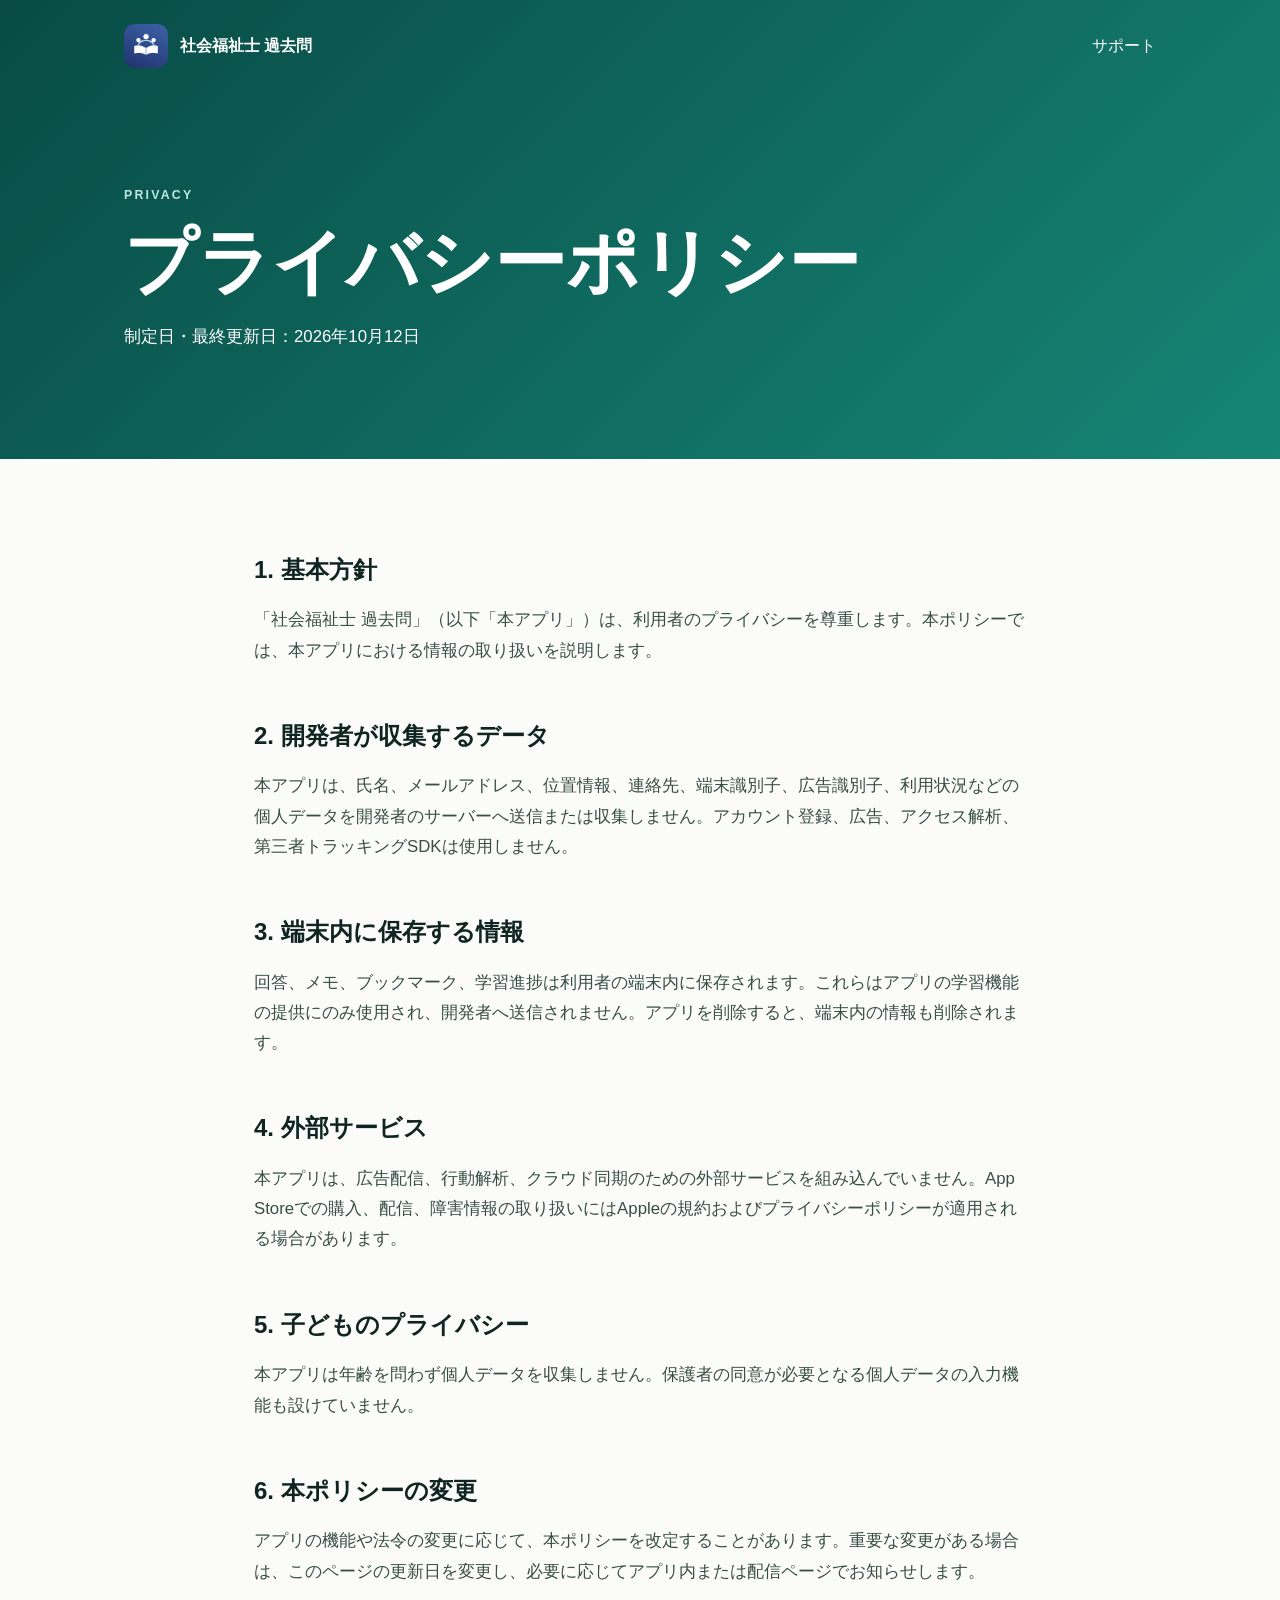
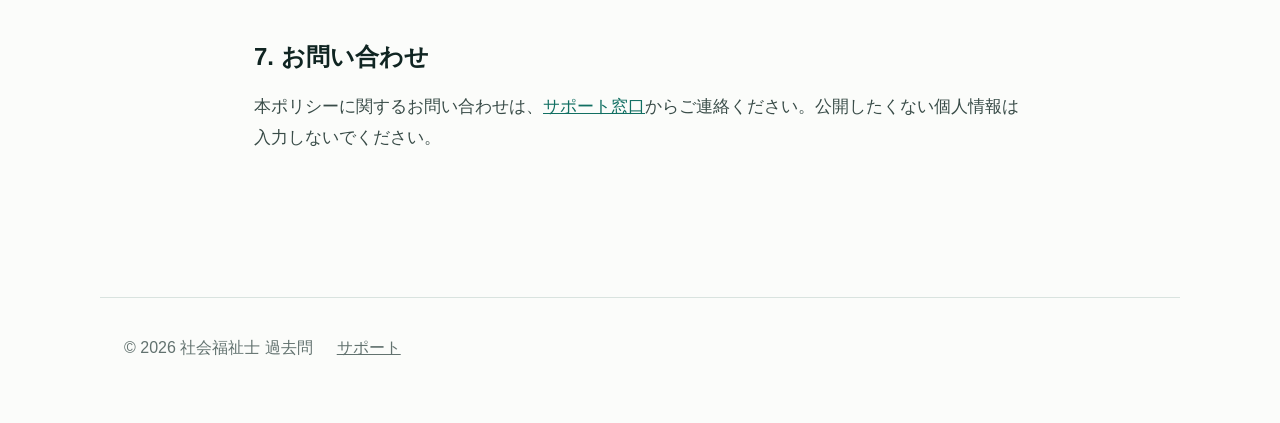
==== privacy.html @ 8ad873d2 "Add social worker support and privacy pages" ====
<!doctype html>
<html lang="ja">
<head>
  <meta charset="utf-8">
  <meta name="viewport" content="width=device-width, initial-scale=1">
  <meta name="description" content="社会福祉士 過去問アプリのプライバシーポリシー">
  <title>プライバシーポリシー｜社会福祉士 過去問</title>
  <link rel="stylesheet" href="assets/style.css">
</head>
<body>
  <header class="subhero"><nav><a class="brand" href="./"><img src="assets/app-icon.png" alt="">社会福祉士 過去問</a><a href="./">サポート</a></nav><div><p class="eyebrow">PRIVACY</p><h1>プライバシーポリシー</h1><p>制定日・最終更新日：2026年10月12日</p></div></header>
  <main class="policy">
    <section><h2>1. 基本方針</h2><p>「社会福祉士 過去問」（以下「本アプリ」）は、利用者のプライバシーを尊重します。本ポリシーでは、本アプリにおける情報の取り扱いを説明します。</p></section>
    <section><h2>2. 開発者が収集するデータ</h2><p>本アプリは、氏名、メールアドレス、位置情報、連絡先、端末識別子、広告識別子、利用状況などの個人データを開発者のサーバーへ送信または収集しません。アカウント登録、広告、アクセス解析、第三者トラッキングSDKは使用しません。</p></section>
    <section><h2>3. 端末内に保存する情報</h2><p>回答、メモ、ブックマーク、学習進捗は利用者の端末内に保存されます。これらはアプリの学習機能の提供にのみ使用され、開発者へ送信されません。アプリを削除すると、端末内の情報も削除されます。</p></section>
    <section><h2>4. 外部サービス</h2><p>本アプリは、広告配信、行動解析、クラウド同期のための外部サービスを組み込んでいません。App Storeでの購入、配信、障害情報の取り扱いにはAppleの規約およびプライバシーポリシーが適用される場合があります。</p></section>
    <section><h2>5. 子どものプライバシー</h2><p>本アプリは年齢を問わず個人データを収集しません。保護者の同意が必要となる個人データの入力機能も設けていません。</p></section>
    <section><h2>6. 本ポリシーの変更</h2><p>アプリの機能や法令の変更に応じて、本ポリシーを改定することがあります。重要な変更がある場合は、このページの更新日を変更し、必要に応じてアプリ内または配信ページでお知らせします。</p></section>
    <section><h2>7. お問い合わせ</h2><p>本ポリシーに関するお問い合わせは、<a href="https://github.com/taaaaho/shakai-past-questions-support/issues/new/choose">サポート窓口</a>からご連絡ください。公開したくない個人情報は入力しないでください。</p></section>
  </main>
  <footer><span>© 2026 社会福祉士 過去問</span><a href="./">サポート</a></footer>
</body>
</html>
---- assets/style.css ----
:root{--ink:#102522;--muted:#62726f;--teal:#116f62;--deep:#084b45;--mint:#dceee9;--paper:#fbfcfa;--line:#d9e3df}*{box-sizing:border-box}html{scroll-behavior:smooth}body{margin:0;background:var(--paper);color:var(--ink);font-family:-apple-system,BlinkMacSystemFont,"Hiragino Sans","Yu Gothic",sans-serif;line-height:1.8}a{color:var(--teal)}nav{max-width:1080px;margin:auto;padding:24px;display:flex;align-items:center;justify-content:space-between}nav>a:last-child{color:inherit;text-decoration:none}.brand{display:flex;align-items:center;gap:12px;color:inherit;text-decoration:none;font-weight:750}.brand img{width:44px;height:44px;border-radius:11px}.hero,.subhero{background:linear-gradient(135deg,#084b45,#168575);color:white}.hero{min-height:660px}.hero-copy,.subhero>div{max-width:1080px;margin:auto;padding:105px 24px 120px}.hero h1{font-size:clamp(3.4rem,8vw,6.8rem);line-height:1.05;letter-spacing:-.04em;margin:.18em 0}.hero-copy>p:last-child{font-size:1.2rem;max-width:620px}.eyebrow{font-size:.77rem;font-weight:800;letter-spacing:.18em;color:#70c9b8}.hero .eyebrow,.subhero .eyebrow{color:#bce8df}.subhero h1{font-size:clamp(2.4rem,6vw,4.5rem);line-height:1.2;margin:.15em 0}.subhero>div{padding-top:80px;padding-bottom:90px}main{max-width:920px;margin:auto;padding:90px 24px}section{margin-bottom:100px}h2{font-size:clamp(1.8rem,4vw,2.6rem);line-height:1.35;margin:.2em 0 .8em}p{font-size:1.05rem}.button{display:inline-block;background:var(--teal);color:white;text-decoration:none;padding:15px 22px;border-radius:999px;font-weight:750}details{border-top:1px solid var(--line);padding:18px 0}details:last-child{border-bottom:1px solid var(--line)}summary{font-size:1.1rem;font-weight:750;cursor:pointer}details p{color:var(--muted)}.notice{background:var(--mint);padding:34px;border-radius:24px}.policy{max-width:820px}.policy section{margin-bottom:54px}.policy h2{font-size:1.5rem}.policy p{color:#394c48}footer{border-top:1px solid var(--line);max-width:1080px;margin:auto;padding:36px 24px 60px;display:flex;gap:24px;flex-wrap:wrap;color:var(--muted)}footer a{color:inherit}@media(max-width:600px){nav{padding:16px}.hero{min-height:570px}.hero-copy{padding-top:85px}.hero-copy>p:last-child{font-size:1rem}main{padding-top:64px}section{margin-bottom:72px}}
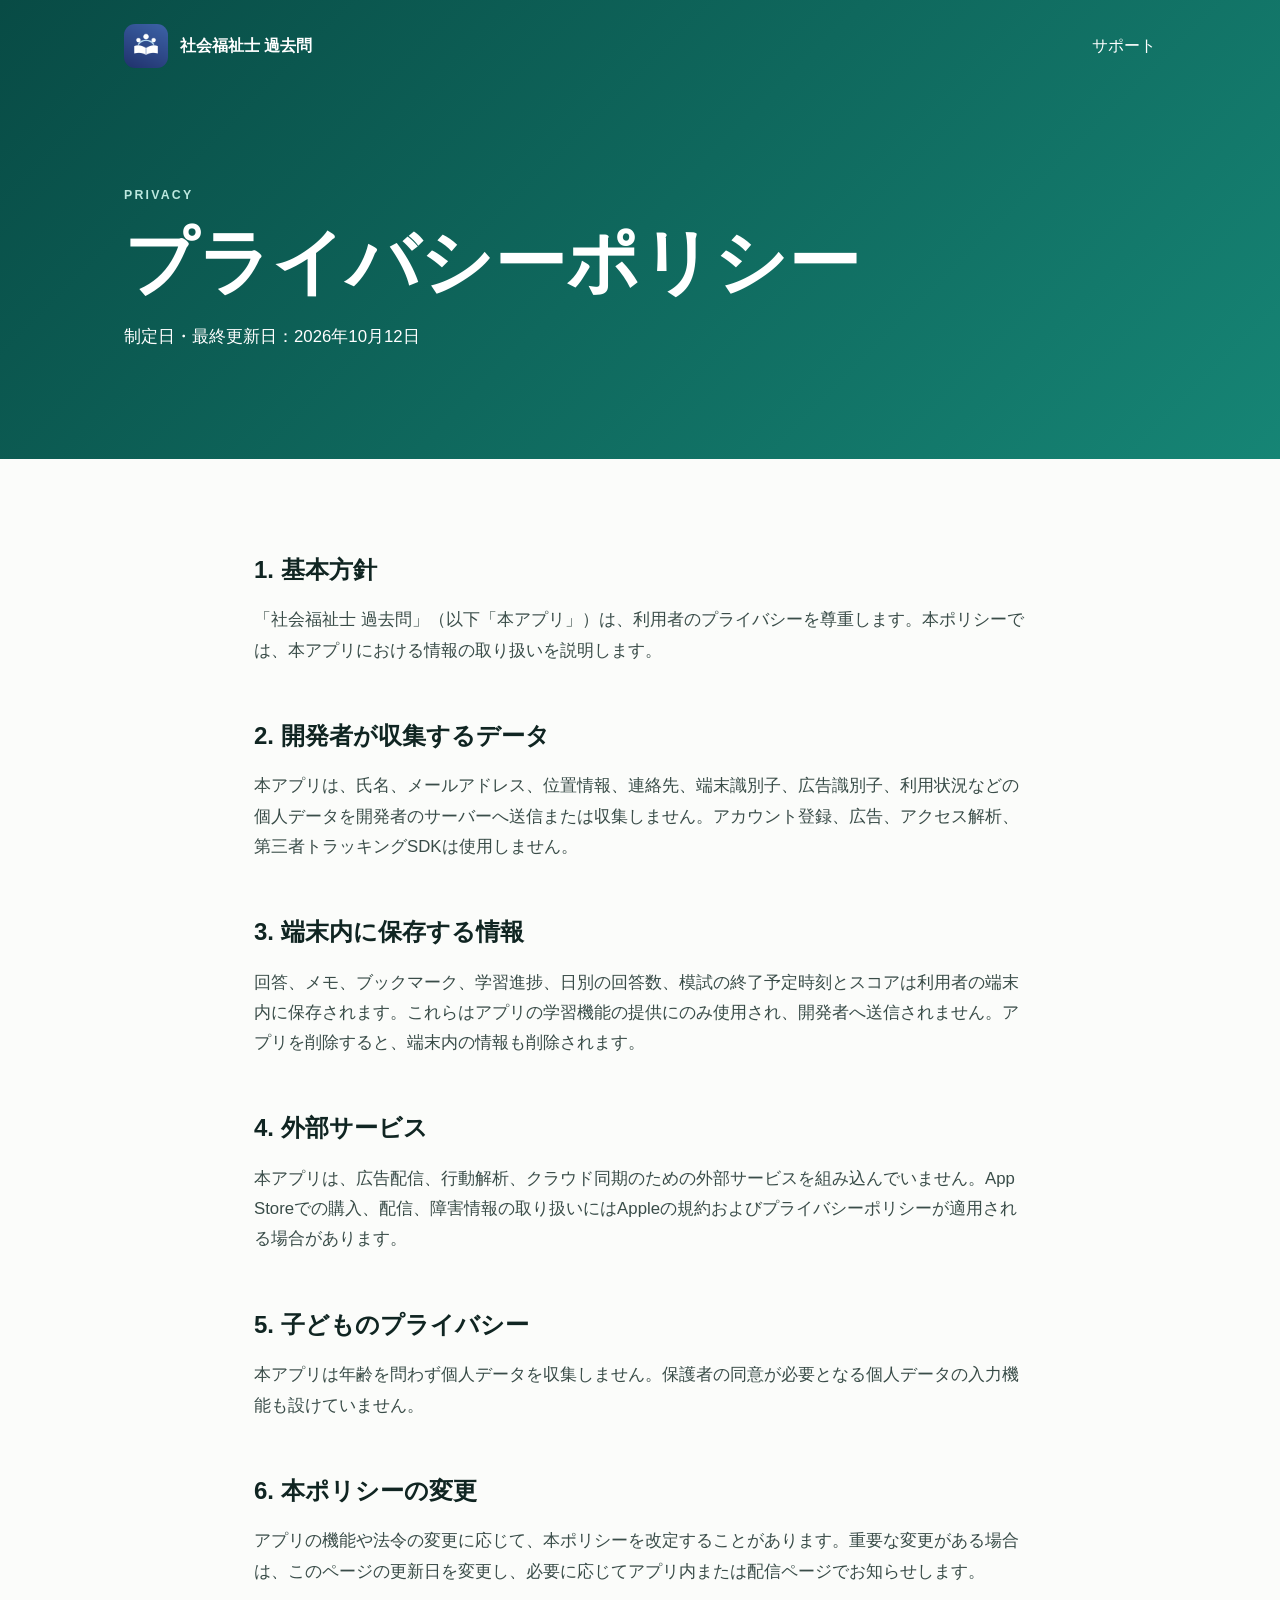
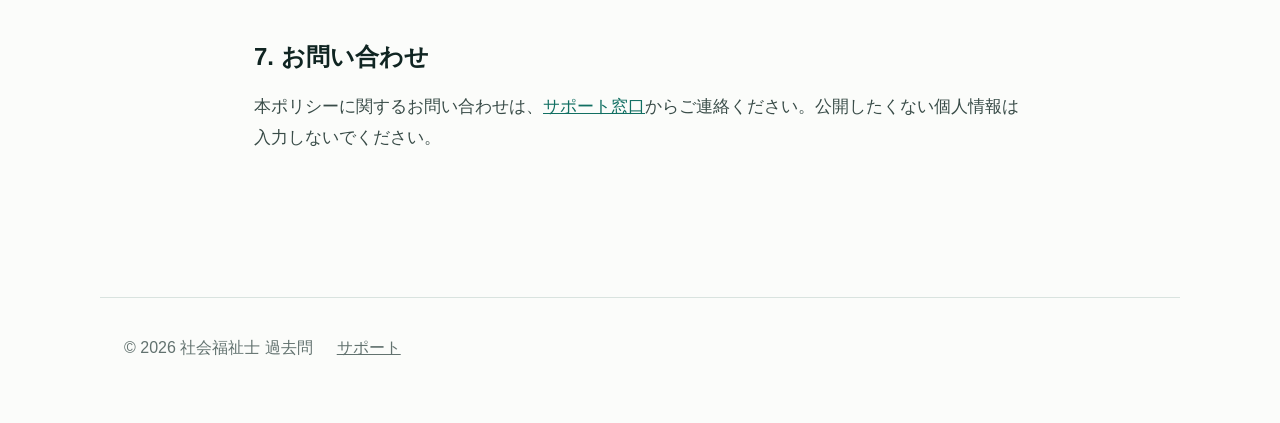
==== commit 124264fb: "Document mock practice and locally stored learning records" ====
--- a/privacy.html
+++ b/privacy.html
@@ -12,7 +12,7 @@
   <main class="policy">
     <section><h2>1. 基本方針</h2><p>「社会福祉士 過去問」（以下「本アプリ」）は、利用者のプライバシーを尊重します。本ポリシーでは、本アプリにおける情報の取り扱いを説明します。</p></section>
     <section><h2>2. 開発者が収集するデータ</h2><p>本アプリは、氏名、メールアドレス、位置情報、連絡先、端末識別子、広告識別子、利用状況などの個人データを開発者のサーバーへ送信または収集しません。アカウント登録、広告、アクセス解析、第三者トラッキングSDKは使用しません。</p></section>
-    <section><h2>3. 端末内に保存する情報</h2><p>回答、メモ、ブックマーク、学習進捗は利用者の端末内に保存されます。これらはアプリの学習機能の提供にのみ使用され、開発者へ送信されません。アプリを削除すると、端末内の情報も削除されます。</p></section>
+    <section><h2>3. 端末内に保存する情報</h2><p>回答、メモ、ブックマーク、学習進捗、日別の回答数、模試の終了予定時刻とスコアは利用者の端末内に保存されます。これらはアプリの学習機能の提供にのみ使用され、開発者へ送信されません。アプリを削除すると、端末内の情報も削除されます。</p></section>
     <section><h2>4. 外部サービス</h2><p>本アプリは、広告配信、行動解析、クラウド同期のための外部サービスを組み込んでいません。App Storeでの購入、配信、障害情報の取り扱いにはAppleの規約およびプライバシーポリシーが適用される場合があります。</p></section>
     <section><h2>5. 子どものプライバシー</h2><p>本アプリは年齢を問わず個人データを収集しません。保護者の同意が必要となる個人データの入力機能も設けていません。</p></section>
     <section><h2>6. 本ポリシーの変更</h2><p>アプリの機能や法令の変更に応じて、本ポリシーを改定することがあります。重要な変更がある場合は、このページの更新日を変更し、必要に応じてアプリ内または配信ページでお知らせします。</p></section>
